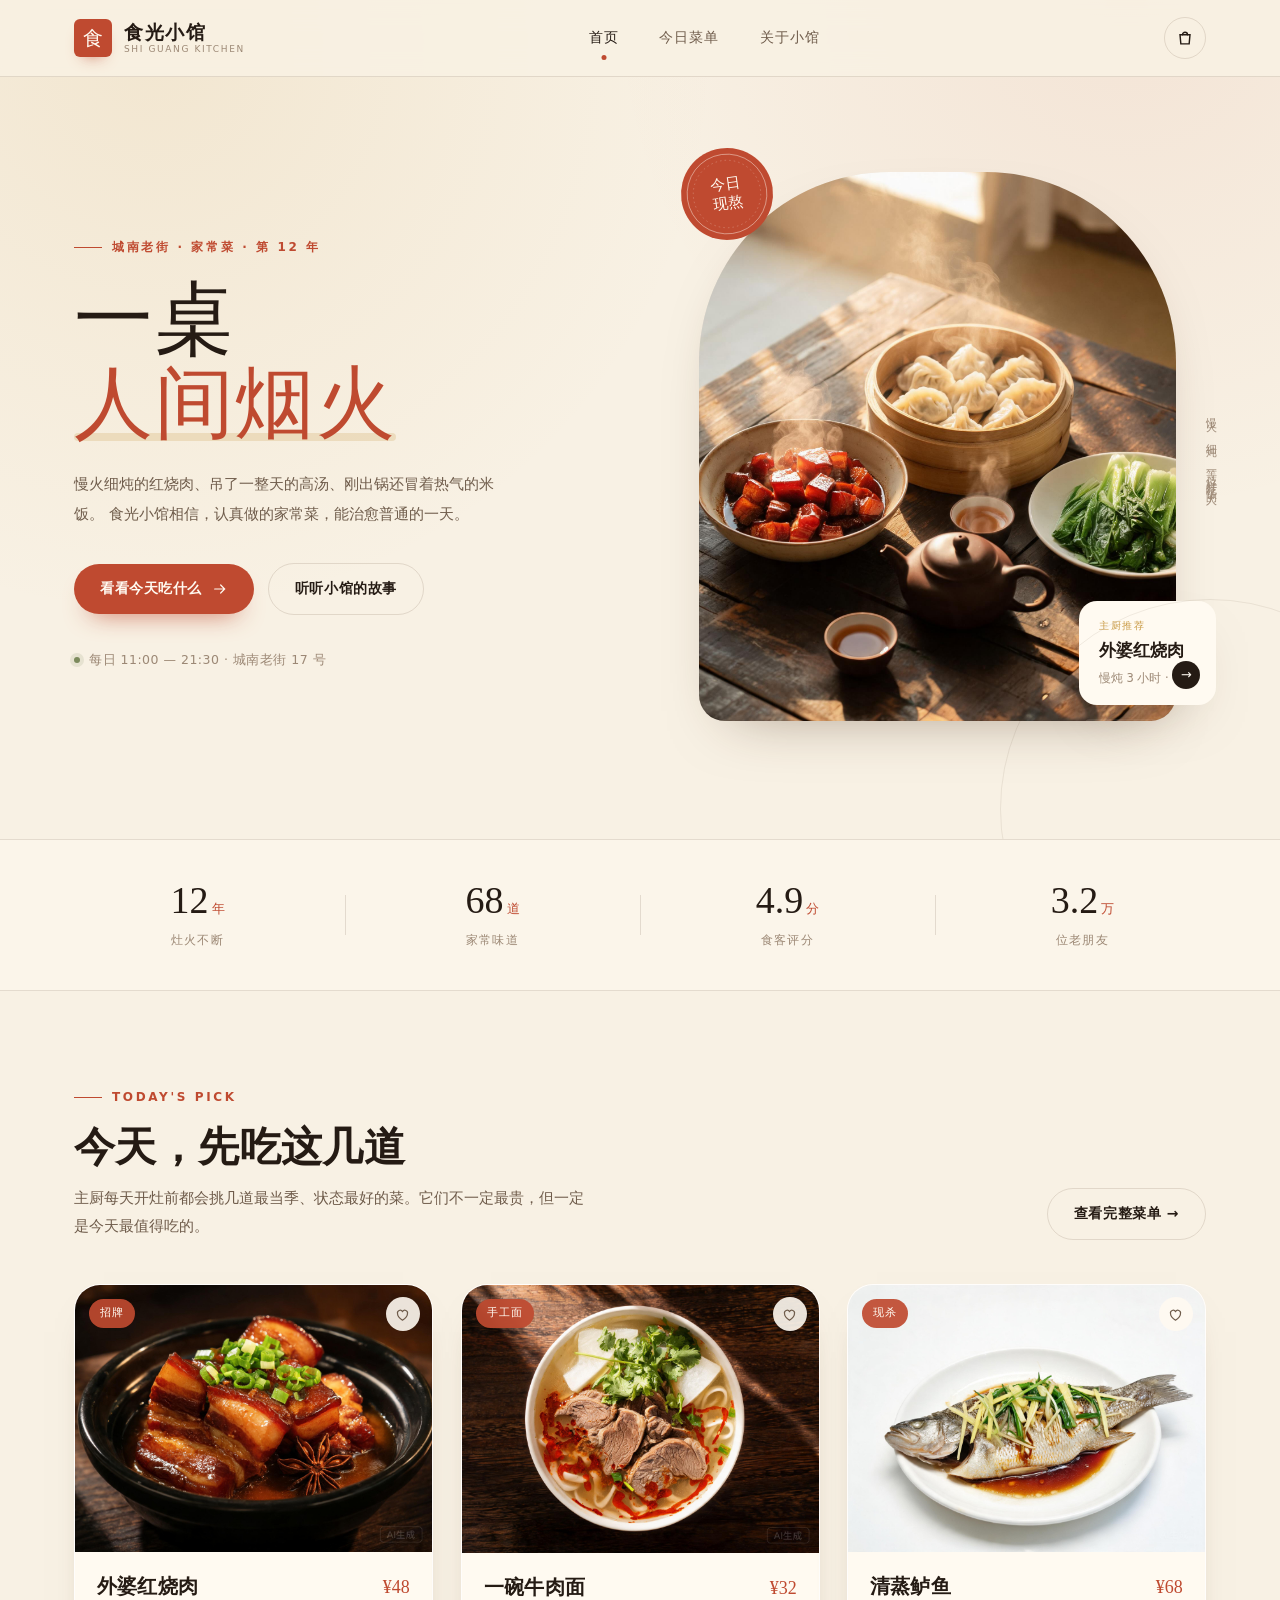
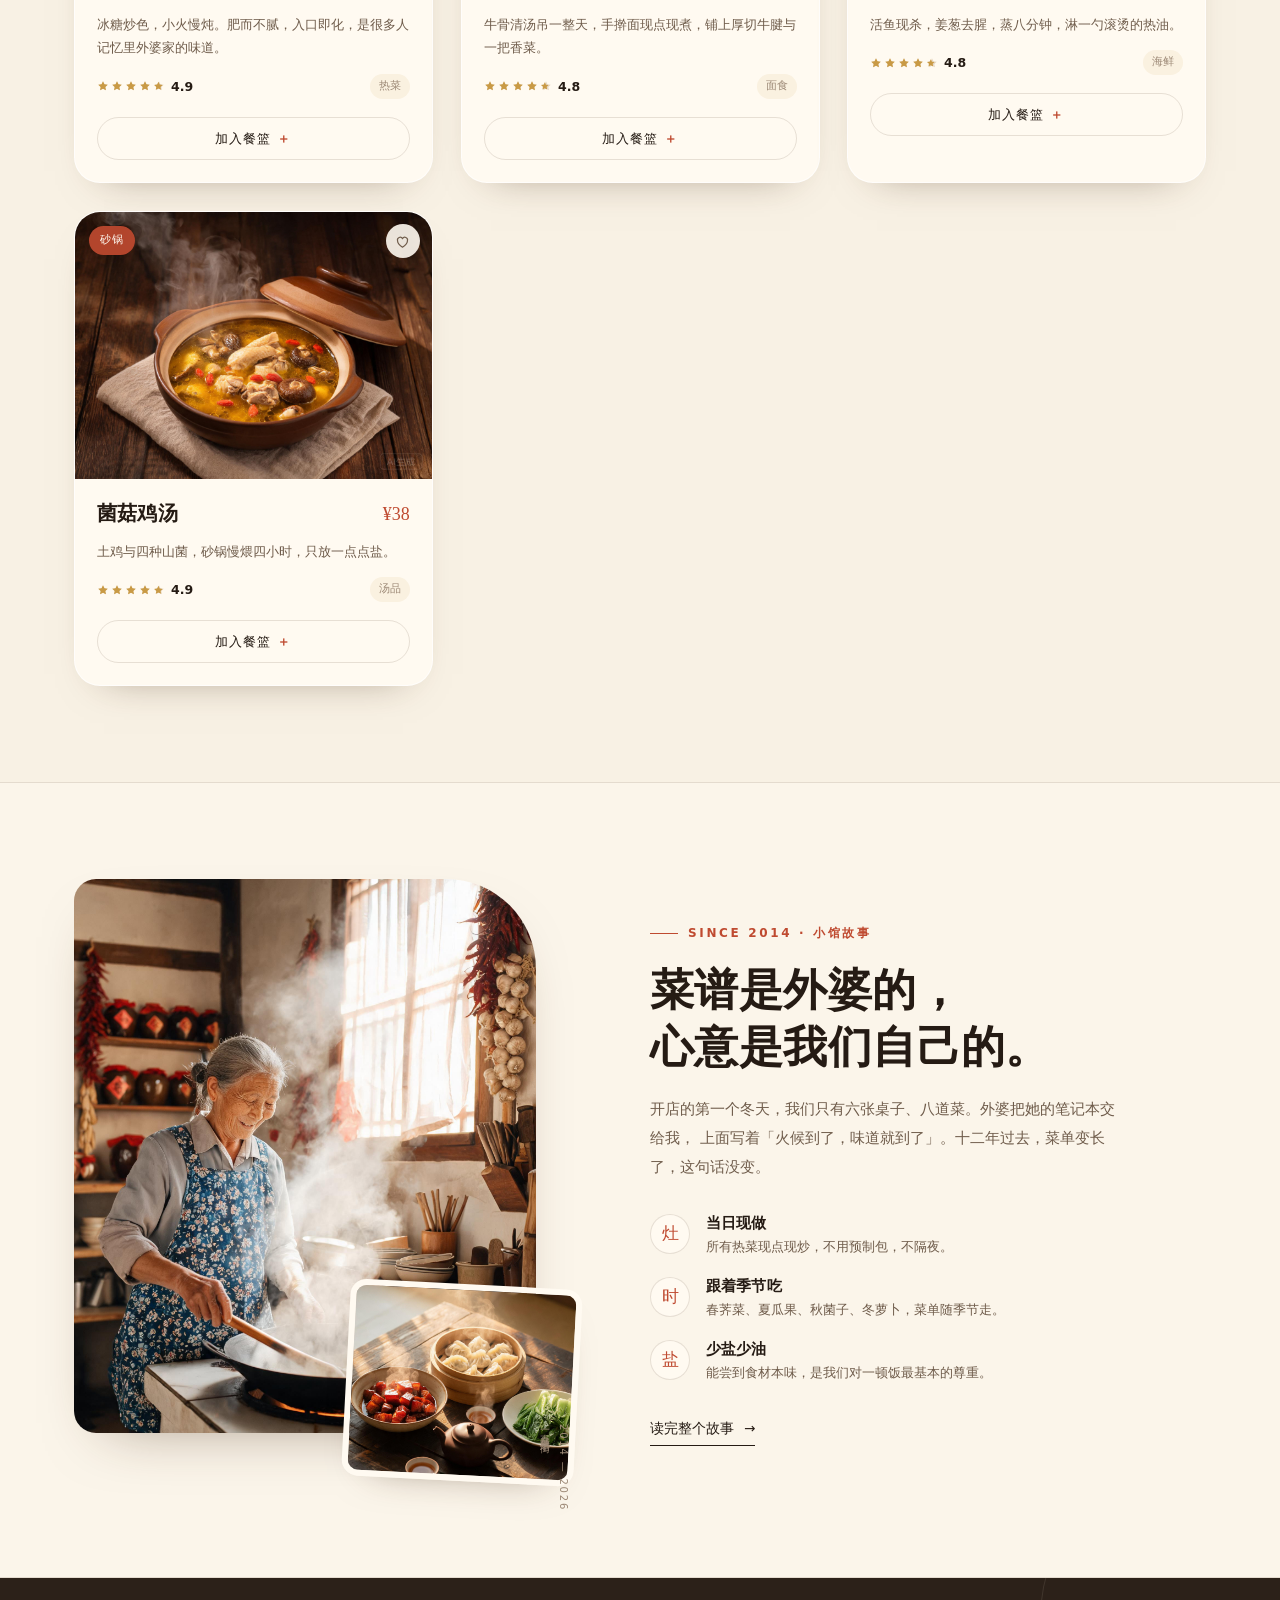
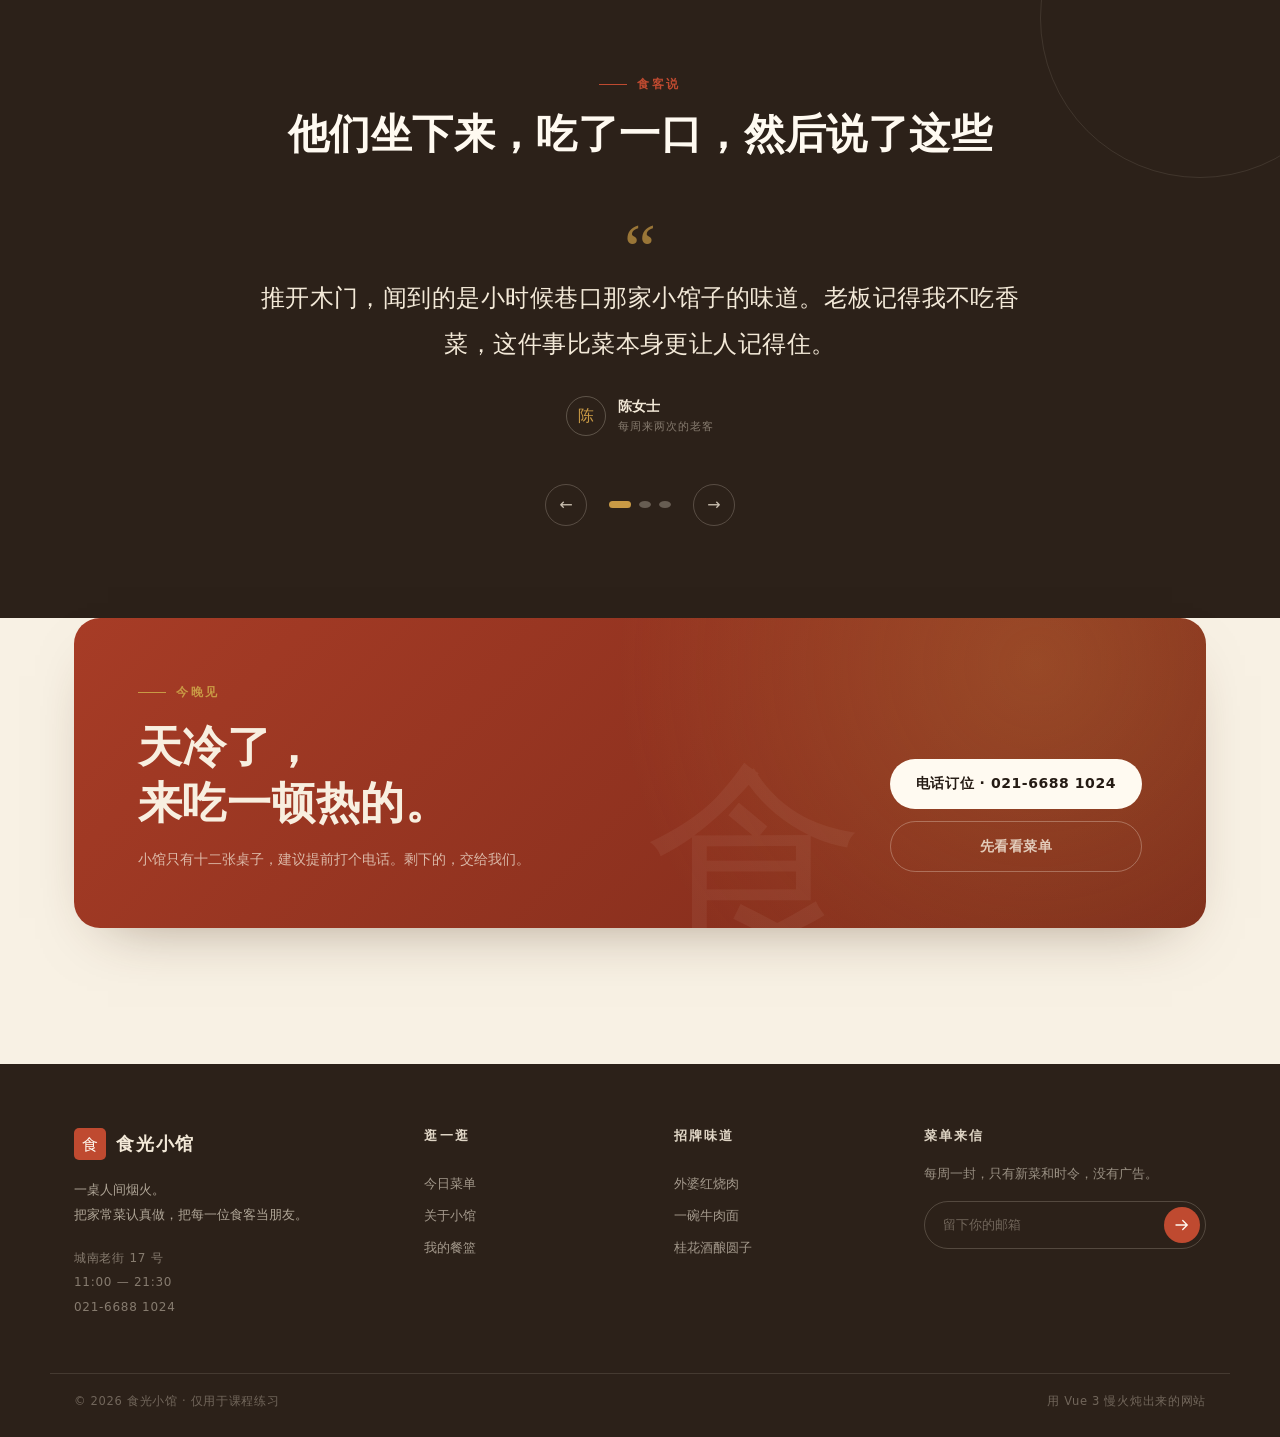
==== index.html @ 3d02304b "Add files via upload" ====
<!doctype html>
<html lang="zh-CN">
  <head>
    <meta charset="UTF-8" />
    <meta name="viewport" content="width=device-width, initial-scale=1.0" />
    <meta name="description" content="食光小馆 · 一桌人间烟火，做有温度的家常菜。" />
    <link
      rel="icon"
      href="data:image/svg+xml,%3Csvg xmlns='http://www.w3.org/2000/svg' viewBox='0 0 100 100'%3E%3Ccircle cx='50' cy='50' r='46' fill='%23bf4a30'/%3E%3Ctext x='50' y='66' font-size='48' text-anchor='middle' fill='%23fff8ec' font-family='serif'%3E食%3C/text%3E%3C/svg%3E"
    />
    <title>食光小馆 · 一桌人间烟火</title>
    <!-- GitHub Pages SPA 回退：把 404.html 带过来的路由还原成正常地址 -->
    <script>
      (function (l) {
        if (l.search[1] === '/') {
          var decoded = l.search
            .slice(1)
            .split('&')
            .map(function (s) {
              return s.replace(/~and~/g, '&')
            })
            .join('?')
          window.history.replaceState(null, null, l.pathname.slice(0, -1) + decoded + l.hash)
        }
      })(window.location)
    </script>
    <script type="module" crossorigin src="/assets/index-CofZPvtp.js"></script>
    <link rel="stylesheet" crossorigin href="/assets/index-S9ekFuUs.css">
  </head>
  <body>
    <div id="app"></div>
  </body>
</html>
---- assets/index-S9ekFuUs.css ----
.header[data-v-130ddca3]{position:fixed;top:0;right:0;left:0;z-index:40;background:#f8f1e4db;border-bottom:1px solid var(--line);-webkit-backdrop-filter:blur(14px);backdrop-filter:blur(14px)}.header__inner[data-v-130ddca3]{display:flex;height:76px;align-items:center;justify-content:space-between;gap:24px}.brand[data-v-130ddca3]{display:flex;align-items:center;gap:12px}.brand__seal[data-v-130ddca3]{display:grid;width:38px;height:38px;place-items:center;border-radius:6px;color:var(--paper);background:var(--tomato);font-family:var(--font-display);font-size:20px;line-height:1;box-shadow:0 8px 16px -10px #bf4a30e6}.brand__text[data-v-130ddca3]{display:flex;flex-direction:column;line-height:1.25}.brand__text strong[data-v-130ddca3]{font-family:var(--font-display);font-size:19px;font-weight:600;letter-spacing:.08em}.brand__text small[data-v-130ddca3]{color:var(--ink-3);font-size:9px;letter-spacing:.18em}.nav[data-v-130ddca3]{display:flex;align-items:center;gap:40px}.nav__link[data-v-130ddca3]{position:relative;padding:6px 0;font-size:14px;letter-spacing:.08em;color:var(--ink-2);transition:color .2s ease}.nav__link[data-v-130ddca3]:hover,.nav__link.is-active[data-v-130ddca3]{color:var(--ink)}.nav__dot[data-v-130ddca3]{position:absolute;bottom:-4px;left:50%;width:5px;height:5px;border-radius:50%;background:var(--tomato);transform:translate(-50%)}.actions[data-v-130ddca3]{display:flex;align-items:center;gap:14px}.cart-link[data-v-130ddca3]{position:relative;display:grid;width:42px;height:42px;place-items:center;border:1px solid var(--line);border-radius:50%;transition:border-color .2s ease,background-color .2s ease}.cart-link[data-v-130ddca3]:hover{border-color:var(--tomato);background:#bf4a300f}.cart-link__badge[data-v-130ddca3]{position:absolute;top:-4px;right:-4px;display:grid;min-width:19px;height:19px;padding:0 5px;place-items:center;border-radius:999px;color:var(--paper);background:var(--tomato);font-size:11px;font-weight:600;line-height:1}.pop-enter-active[data-v-130ddca3],.pop-leave-active[data-v-130ddca3]{transition:transform .3s cubic-bezier(.34,1.56,.64,1),opacity .2s ease}.pop-enter-from[data-v-130ddca3],.pop-leave-to[data-v-130ddca3]{opacity:0;transform:scale(.4)}.burger[data-v-130ddca3]{display:none;width:42px;height:42px;border:1px solid var(--line);border-radius:50%}.burger span[data-v-130ddca3],.burger span[data-v-130ddca3]:before,.burger span[data-v-130ddca3]:after{display:block;width:16px;height:1.5px;margin:0 auto;background:var(--ink);transition:transform .25s ease,opacity .25s ease}.burger span[data-v-130ddca3]{position:relative}.burger span[data-v-130ddca3]:before,.burger span[data-v-130ddca3]:after{position:absolute;left:0;content:""}.burger span[data-v-130ddca3]:before{top:-5px}.burger span[data-v-130ddca3]:after{top:5px}.burger span.is-open[data-v-130ddca3]{background:transparent}.burger span.is-open[data-v-130ddca3]:before{top:0;transform:rotate(45deg)}.burger span.is-open[data-v-130ddca3]:after{top:0;transform:rotate(-45deg)}.mobile-nav[data-v-130ddca3]{display:none;padding:10px 24px 22px;border-top:1px solid var(--line);background:var(--paper)}.mobile-nav__link[data-v-130ddca3]{display:block;padding:12px 4px;font-size:14px;border-bottom:1px dashed var(--line)}.mobile-nav__link.is-active[data-v-130ddca3]{color:var(--tomato)}.drop-enter-active[data-v-130ddca3],.drop-leave-active[data-v-130ddca3]{transition:opacity .25s ease,transform .25s ease}.drop-enter-from[data-v-130ddca3],.drop-leave-to[data-v-130ddca3]{opacity:0;transform:translateY(-8px)}@media(max-width:860px){.nav[data-v-130ddca3]{display:none}.burger[data-v-130ddca3],.mobile-nav[data-v-130ddca3]{display:block}}.footer[data-v-5408657e]{margin-top:40px;padding-top:64px;color:#f3e9d8;background:#2c2119}.footer__grid[data-v-5408657e]{display:grid;grid-template-columns:1.5fr 1fr 1fr 1.4fr;gap:48px;padding-bottom:56px}.footer__logo[data-v-5408657e]{display:flex;align-items:center;gap:10px;margin-bottom:18px}.footer__seal[data-v-5408657e]{display:grid;width:32px;height:32px;place-items:center;border-radius:5px;color:var(--paper);background:var(--tomato);font-family:var(--font-display)}.footer__logo strong[data-v-5408657e]{font-family:var(--font-display);font-size:18px;letter-spacing:.1em}.footer__brand p[data-v-5408657e]{max-width:260px;color:#f3e9d8a8;font-size:13px;line-height:1.9}.footer__meta[data-v-5408657e]{display:flex;flex-direction:column;gap:4px;margin-top:20px;color:#f3e9d873;font-size:12px;letter-spacing:.06em}.footer h4[data-v-5408657e]{margin:0 0 18px;font-family:var(--font-body);font-size:13px;font-weight:600;letter-spacing:.16em;color:#f3e9d8e6}.footer__links[data-v-5408657e]{display:flex;flex-direction:column;gap:10px;font-size:13px}.footer__links a[data-v-5408657e]{width:fit-content;color:#f3e9d899;transition:color .2s ease,transform .2s ease}.footer__links a[data-v-5408657e]:hover{color:var(--paper);transform:translate(3px)}.footer__subscribe p[data-v-5408657e]{margin-bottom:16px;color:#f3e9d88c;font-size:12.5px;line-height:1.8}.subscribe[data-v-5408657e]{display:flex;align-items:center;gap:8px;padding:5px 5px 5px 16px;border:1px solid rgba(243,233,216,.2);border-radius:999px;transition:border-color .25s ease}.subscribe[data-v-5408657e]:focus-within{border-color:#f3e9d899}.subscribe input[data-v-5408657e]{width:100%;min-width:0;border:none;outline:none;background:transparent;color:var(--paper);font-size:13px}.subscribe input[data-v-5408657e]::placeholder{color:#f3e9d859}.subscribe__btn[data-v-5408657e]{display:grid;width:36px;height:36px;flex:0 0 auto;place-items:center;border-radius:50%;color:var(--paper);background:var(--tomato);transition:background-color .2s ease,transform .2s ease}.subscribe__btn[data-v-5408657e]:hover{background:var(--tomato-deep);transform:translate(2px)}.subscribe__done[data-v-5408657e]{margin-top:10px;color:var(--gold)!important}.footer__bottom[data-v-5408657e]{display:flex;justify-content:space-between;padding:18px 24px 26px;border-top:1px solid rgba(243,233,216,.12);color:#f3e9d859;font-size:11.5px;letter-spacing:.06em}@media(max-width:900px){.footer__grid[data-v-5408657e]{grid-template-columns:1fr 1fr;gap:36px}}@media(max-width:560px){.footer__grid[data-v-5408657e]{grid-template-columns:1fr}.footer__bottom[data-v-5408657e]{flex-direction:column;gap:6px}}.toast[data-v-990651b7]{position:fixed;top:92px;left:50%;z-index:90;display:flex;align-items:center;gap:10px;max-width:calc(100vw - 40px);padding:12px 18px;border:1px solid rgba(255,255,255,.12);border-radius:999px;color:var(--paper);background:#2c2119f0;box-shadow:0 20px 40px -20px #1e140ccc;font-size:13.5px;transform:translate(-50%);-webkit-backdrop-filter:blur(8px);backdrop-filter:blur(8px)}.toast__icon[data-v-990651b7]{display:grid;width:22px;height:22px;flex:0 0 auto;place-items:center;border-radius:50%;color:var(--paper);background:var(--tomato)}.toast-enter-active[data-v-990651b7],.toast-leave-active[data-v-990651b7]{transition:opacity .28s ease,transform .32s cubic-bezier(.22,.61,.36,1)}.toast-enter-from[data-v-990651b7],.toast-leave-to[data-v-990651b7]{opacity:0;transform:translate(-50%,-14px)}.site[data-v-91c74d70]{display:flex;min-height:100vh;flex-direction:column}.site__main[data-v-91c74d70]{flex:1;padding-top:76px}.hero[data-v-565e766c]{position:relative;overflow:hidden;padding:72px 0 88px}.hero[data-v-565e766c]:after{position:absolute;right:-140px;bottom:-180px;width:420px;height:420px;border:1px solid var(--line);border-radius:50%;content:"";opacity:.6;pointer-events:none}.hero__grid[data-v-565e766c]{display:grid;grid-template-columns:1.05fr .95fr;align-items:center;gap:64px}.hero__title[data-v-565e766c]{margin-top:20px;font-size:clamp(46px,6.2vw,82px);font-weight:500;line-height:1.06;letter-spacing:.02em}.hero__title em[data-v-565e766c]{position:relative;color:var(--tomato);font-style:normal}.hero__title em[data-v-565e766c]:after{position:absolute;right:0;bottom:6px;left:0;height:8px;border-radius:4px;background:#c99a4538;content:"";z-index:-1}.hero__desc[data-v-565e766c]{max-width:440px;margin-top:24px;color:var(--ink-2);font-size:15px;line-height:2}.hero__actions[data-v-565e766c]{display:flex;flex-wrap:wrap;align-items:center;gap:14px;margin-top:34px}.hero__note[data-v-565e766c]{display:flex;align-items:center;gap:9px;margin-top:34px;color:var(--ink-3);font-size:12.5px;letter-spacing:.04em}.hero__dot[data-v-565e766c]{width:6px;height:6px;border-radius:50%;background:#7c8a5c;box-shadow:0 0 0 4px #7c8a5c24}.hero__visual[data-v-565e766c]{position:relative;padding:24px 30px 30px 0}.hero__frame[data-v-565e766c]{overflow:hidden;aspect-ratio:4 / 4.6;border-radius:190px 190px 26px 26px;background:#e9ddcc;box-shadow:var(--shadow-soft)}.hero__frame img[data-v-565e766c]{width:100%;height:100%;object-fit:cover}.hero__stamp[data-v-565e766c]{position:absolute;top:0;left:-18px;display:grid;width:92px;height:92px;place-items:center;border-radius:50%;color:var(--paper);background:var(--tomato);transform:rotate(-8deg);animation:stamp-float-565e766c 6s ease-in-out infinite}.hero__stamp-ring[data-v-565e766c]{position:absolute;inset:0;color:#fffaf18c}.hero__stamp span[data-v-565e766c]{font-family:var(--font-display);font-size:15px;line-height:1.3;text-align:center}@keyframes stamp-float-565e766c{0%,to{transform:rotate(-8deg) translateY(0)}50%{transform:rotate(-4deg) translateY(-8px)}}.hero__card[data-v-565e766c]{position:absolute;right:-10px;bottom:46px;display:flex;flex-direction:column;gap:3px;padding:16px 22px 16px 20px;border-radius:18px;background:var(--paper);box-shadow:var(--shadow-soft);transition:transform .3s ease}.hero__card[data-v-565e766c]:hover{transform:translateY(-4px)}.hero__card-label[data-v-565e766c]{color:var(--gold);font-size:10px;letter-spacing:.18em}.hero__card strong[data-v-565e766c]{font-family:var(--font-display);font-size:17px;font-weight:600}.hero__card small[data-v-565e766c]{color:var(--ink-3);font-size:11.5px}.hero__card-arrow[data-v-565e766c]{position:absolute;right:16px;bottom:16px;display:grid;width:28px;height:28px;place-items:center;border-radius:50%;color:var(--paper);background:var(--ink);font-size:13px;transition:background-color .2s ease}.hero__card:hover .hero__card-arrow[data-v-565e766c]{background:var(--tomato)}.hero__vertical[data-v-565e766c]{position:absolute;top:50%;right:-14px;color:var(--ink-3);font-size:11px;letter-spacing:.28em;writing-mode:vertical-rl;transform:translateY(-50%)}@media(max-width:900px){.hero[data-v-565e766c]{padding:40px 0 64px}.hero__grid[data-v-565e766c]{grid-template-columns:1fr;gap:48px}.hero__visual[data-v-565e766c]{max-width:460px;margin:0 auto;padding:20px 26px 26px 0}.hero__vertical[data-v-565e766c]{display:none}}@media(max-width:520px){.hero__stamp[data-v-565e766c]{left:-6px;width:76px;height:76px}.hero__stamp span[data-v-565e766c]{font-size:12px}.hero__card[data-v-565e766c]{right:0;bottom:22px}}.stats[data-v-11bd27a1]{border-top:1px solid var(--line);border-bottom:1px solid var(--line);background:#fffaf180}.stats__grid[data-v-11bd27a1]{display:grid;grid-template-columns:repeat(4,1fr);padding:40px 0}.stat[data-v-11bd27a1]{position:relative;text-align:center}.stat+.stat[data-v-11bd27a1]:before{position:absolute;top:50%;left:0;width:1px;height:40px;background:var(--line);content:"";transform:translateY(-50%)}.stat__value[data-v-11bd27a1]{font-family:var(--font-display);font-size:clamp(28px,3vw,38px);color:var(--ink);line-height:1.1}.stat__value small[data-v-11bd27a1]{margin-left:3px;color:var(--tomato);font-family:var(--font-body);font-size:13px;font-weight:500}.stat__label[data-v-11bd27a1]{margin-top:8px;color:var(--ink-3);font-size:12px;letter-spacing:.1em}@media(max-width:620px){.stats__grid[data-v-11bd27a1]{grid-template-columns:repeat(2,1fr);gap:26px 0;padding:30px 0}.stat[data-v-11bd27a1]:nth-child(3):before{display:none}}.heading[data-v-71bd421f]{display:flex;align-items:flex-end;justify-content:space-between;gap:32px;margin-bottom:44px}.heading__title[data-v-71bd421f]{margin-top:14px;font-size:clamp(28px,3.2vw,42px)}.heading__desc[data-v-71bd421f]{max-width:520px;margin-top:12px;color:var(--ink-2);font-size:14.5px;line-height:1.9}.heading--center[data-v-71bd421f]{flex-direction:column;align-items:center;text-align:center}.heading--center .heading__desc[data-v-71bd421f]{margin-right:auto;margin-left:auto}.heading--center .heading__action[data-v-71bd421f]{margin-top:4px}.heading--light .heading__title[data-v-71bd421f]{color:var(--paper)}.heading--light .heading__desc[data-v-71bd421f]{color:#f3e9d899}.heading__action[data-v-71bd421f]{flex:0 0 auto}@media(max-width:640px){.heading[data-v-71bd421f]{flex-direction:column;align-items:flex-start;gap:18px;margin-bottom:32px}}.rating[data-v-3b4ab1db]{display:inline-flex;align-items:center;gap:6px;color:var(--ink-2);font-size:12.5px}.rating__stars[data-v-3b4ab1db]{display:inline-flex;gap:2px}.star[data-v-3b4ab1db]{position:relative;display:inline-block;width:var(--star-size);height:var(--star-size)}.star svg[data-v-3b4ab1db]{position:absolute;top:0;left:0;width:100%;height:100%}.star__bg[data-v-3b4ab1db]{fill:#e7d8c4}.star__fg[data-v-3b4ab1db]{fill:var(--gold);overflow:hidden}.rating__value[data-v-3b4ab1db]{font-weight:600;color:var(--ink)}.rating__count[data-v-3b4ab1db]{color:var(--ink-3)}.dish[data-v-d8deb7ee]{display:flex;flex-direction:column;overflow:hidden;border:1px solid rgba(255,255,255,.7);border-radius:var(--radius-lg);background:var(--paper);box-shadow:var(--shadow-card);transition:transform .35s cubic-bezier(.22,.61,.36,1),box-shadow .35s ease}.dish[data-v-d8deb7ee]:hover{transform:translateY(-6px);box-shadow:0 30px 50px -30px #462a1499}.dish__media[data-v-d8deb7ee]{position:relative;overflow:hidden;aspect-ratio:4 / 3;background:#e9ddcc}.dish__image[data-v-d8deb7ee]{display:block;width:100%;height:100%}.dish__image img[data-v-d8deb7ee]{width:100%;height:100%;object-fit:cover;transition:transform .6s cubic-bezier(.22,.61,.36,1)}.dish:hover .dish__image img[data-v-d8deb7ee]{transform:scale(1.06)}.dish__badge[data-v-d8deb7ee]{position:absolute;top:14px;left:14px;padding:5px 11px;border-radius:999px;color:var(--paper);background:#bf4a30eb;font-size:11px;letter-spacing:.08em;-webkit-backdrop-filter:blur(4px);backdrop-filter:blur(4px)}.dish__fav[data-v-d8deb7ee]{position:absolute;top:12px;right:12px;display:grid;width:34px;height:34px;place-items:center;border-radius:50%;color:var(--ink-2);background:#fffaf1e6;transition:color .2s ease,transform .2s ease}.dish__fav[data-v-d8deb7ee]:hover{transform:scale(1.08)}.dish__fav.is-active[data-v-d8deb7ee]{color:var(--tomato)}.dish__fav.is-active svg[data-v-d8deb7ee]{fill:currentColor}.dish__body[data-v-d8deb7ee]{display:flex;flex:1;flex-direction:column;padding:20px 22px 22px}.dish__top[data-v-d8deb7ee]{display:flex;align-items:baseline;justify-content:space-between;gap:12px}.dish__top h3[data-v-d8deb7ee]{font-size:20px;font-weight:600}.dish__top h3 a[data-v-d8deb7ee]{transition:color .2s ease}.dish__top h3 a[data-v-d8deb7ee]:hover{color:var(--tomato)}.dish__price[data-v-d8deb7ee]{flex:0 0 auto;font-family:var(--font-display);font-size:18px;color:var(--tomato)}.dish__summary[data-v-d8deb7ee]{display:-webkit-box;margin-top:10px;overflow:hidden;color:var(--ink-2);font-size:13px;line-height:1.8;-webkit-box-orient:vertical;-webkit-line-clamp:2}.dish__meta[data-v-d8deb7ee]{display:flex;align-items:center;justify-content:space-between;gap:12px;margin-top:14px}.dish__category[data-v-d8deb7ee]{padding:3px 9px;border-radius:999px;color:var(--ink-3);background:#c99a451a;font-size:11px}.dish__add[data-v-d8deb7ee]{display:flex;align-items:center;justify-content:center;gap:6px;width:100%;margin-top:18px;padding:10px 0;border:1px solid var(--line);border-radius:999px;color:var(--ink);font-size:12.5px;letter-spacing:.08em;transition:color .25s ease,background-color .25s ease,border-color .25s ease}.dish__add span[data-v-d8deb7ee]{color:var(--tomato);font-weight:700;transition:color .25s ease}.dish__add[data-v-d8deb7ee]:hover{color:var(--paper);border-color:var(--tomato);background:var(--tomato)}.dish__add:hover span[data-v-d8deb7ee]{color:var(--paper)}.dish-grid[data-v-bb44fae3]{display:grid;grid-template-columns:repeat(3,1fr);gap:28px}@media(max-width:980px){.dish-grid[data-v-bb44fae3]{grid-template-columns:repeat(2,1fr)}}@media(max-width:620px){.dish-grid[data-v-bb44fae3]{grid-template-columns:1fr;gap:22px}}.featured[data-v-1f10e5c2]{padding-top:88px}.story[data-v-17c23753]{position:relative;overflow:hidden;background:#fffaf18c;border-top:1px solid var(--line);border-bottom:1px solid var(--line)}.story__grid[data-v-17c23753]{display:grid;grid-template-columns:.95fr 1.05fr;align-items:center;gap:72px}.story__visual[data-v-17c23753]{position:relative;padding:0 42px 48px 0}.story__main[data-v-17c23753]{overflow:hidden;aspect-ratio:4 / 4.8;border-radius:22px 90px 22px 22px;box-shadow:var(--shadow-soft)}.story__main img[data-v-17c23753],.story__small img[data-v-17c23753]{width:100%;height:100%;object-fit:cover}.story__small[data-v-17c23753]{position:absolute;right:0;bottom:0;width:46%;aspect-ratio:4 / 3.4;overflow:hidden;border:6px solid var(--paper);border-radius:16px;box-shadow:var(--shadow-card);transform:rotate(3deg)}.story__caption[data-v-17c23753]{position:absolute;right:6px;bottom:-30px;color:var(--ink-3);font-size:10px;letter-spacing:.18em;line-height:1.8;writing-mode:vertical-rl}.story__title[data-v-17c23753]{margin-top:18px;font-size:clamp(30px,3.4vw,44px);line-height:1.3}.story__text[data-v-17c23753]{max-width:470px;margin-top:20px;color:var(--ink-2);font-size:14.5px;line-height:2}.story__values[data-v-17c23753]{display:flex;flex-direction:column;gap:20px;margin-top:32px}.story__values li[data-v-17c23753]{display:flex;align-items:flex-start;gap:16px}.story__value-icon[data-v-17c23753]{display:grid;width:40px;height:40px;flex:0 0 auto;place-items:center;border:1px solid var(--line);border-radius:50%;font-family:var(--font-display);font-size:17px;color:var(--tomato);background:var(--paper)}.story__values h4[data-v-17c23753]{font-size:15px;font-family:var(--font-body);font-weight:600}.story__values p[data-v-17c23753]{margin-top:3px;color:var(--ink-2);font-size:12.5px;line-height:1.7}.story__link[data-v-17c23753]{display:inline-flex;align-items:center;gap:10px;margin-top:34px;padding-bottom:5px;border-bottom:1px solid var(--ink);font-size:13.5px;transition:color .2s ease,gap .2s ease}.story__link[data-v-17c23753]:hover{gap:16px;color:var(--tomato);border-color:var(--tomato)}@media(max-width:900px){.story__grid[data-v-17c23753]{grid-template-columns:1fr;gap:56px}.story__visual[data-v-17c23753]{max-width:460px;margin:0 auto;padding-right:32px}.story__caption[data-v-17c23753]{display:none}}.voices[data-v-39db088d]{position:relative;overflow:hidden;padding:88px 0 92px;color:#f3e9d8;background:#2c2119}.voices[data-v-39db088d]:before{position:absolute;top:-120px;right:-80px;width:320px;height:320px;border:1px solid rgba(243,233,216,.1);border-radius:50%;content:""}.voices__stage[data-v-39db088d]{position:relative;max-width:760px;margin:0 auto;padding:10px 0 0;text-align:center}.voices__mark[data-v-39db088d]{display:block;margin-bottom:-10px;color:var(--gold);font-family:var(--font-display);font-size:72px;line-height:1;opacity:.7}.quote[data-v-39db088d]{min-height:190px;margin:0}.quote__text[data-v-39db088d]{font-family:var(--font-display);font-size:clamp(18px,2.2vw,24px);line-height:1.9;letter-spacing:.02em}.quote__footer[data-v-39db088d]{display:flex;align-items:center;justify-content:center;gap:12px;margin-top:28px}.quote__avatar[data-v-39db088d]{display:grid;width:40px;height:40px;place-items:center;border:1px solid rgba(243,233,216,.25);border-radius:50%;color:var(--gold);font-family:var(--font-display)}.quote__footer span[data-v-39db088d]:last-child{display:flex;flex-direction:column;text-align:left}.quote__footer strong[data-v-39db088d]{font-size:13.5px;font-weight:600}.quote__footer small[data-v-39db088d]{color:#f3e9d873;font-size:11px;letter-spacing:.08em}.voices__controls[data-v-39db088d]{display:flex;align-items:center;justify-content:center;gap:22px;margin-top:18px}.voices__arrow[data-v-39db088d]{display:grid;width:42px;height:42px;place-items:center;border:1px solid rgba(243,233,216,.22);border-radius:50%;color:#f3e9d8cc;transition:border-color .2s ease,color .2s ease,background-color .2s ease}.voices__arrow[data-v-39db088d]:hover{border-color:var(--gold);color:var(--paper);background:#c99a4529}.voices__dots[data-v-39db088d]{display:flex;gap:8px}.voices__dot[data-v-39db088d]{width:7px;height:7px;border-radius:50%;background:#f3e9d84d;transition:width .25s ease,background-color .25s ease}.voices__dot.is-active[data-v-39db088d]{width:22px;border-radius:999px;background:var(--gold)}.quote-enter-active[data-v-39db088d],.quote-leave-active[data-v-39db088d]{transition:opacity .35s ease,transform .35s ease}.quote-enter-from[data-v-39db088d]{opacity:0;transform:translateY(12px)}.quote-leave-to[data-v-39db088d]{opacity:0;transform:translateY(-12px)}.home[data-v-c307640a]{overflow:hidden}.cta[data-v-c307640a]{padding-top:0}.cta__panel[data-v-c307640a]{position:relative;display:flex;align-items:flex-end;justify-content:space-between;gap:40px;overflow:hidden;padding:56px 64px;border-radius:var(--radius-lg);color:#f8efe0;background:radial-gradient(circle at 85% 15%,rgba(201,154,69,.24),transparent 42%),linear-gradient(135deg,#a73c26,#7c2a1a);box-shadow:var(--shadow-soft)}.cta__eyebrow[data-v-c307640a]{color:var(--gold)}.cta__eyebrow[data-v-c307640a]:before{background:var(--gold)}.cta__text h2[data-v-c307640a]{margin-top:16px;font-size:clamp(28px,3.4vw,44px);line-height:1.3}.cta__text p[data-v-c307640a]{max-width:400px;margin-top:14px;color:#f8efe0b3;font-size:14px;line-height:1.9}.cta__actions[data-v-c307640a]{display:flex;flex-direction:column;gap:12px;flex:0 0 auto}.cta__actions .btn--primary[data-v-c307640a]{color:var(--ink);background:var(--paper);box-shadow:none}.cta__actions .btn--primary[data-v-c307640a]:hover{color:var(--paper);background:var(--ink)}.cta__ghost[data-v-c307640a]{color:#f8efe0cc;border:1px solid rgba(248,239,224,.3)}.cta__ghost[data-v-c307640a]:hover{border-color:var(--paper);color:var(--paper)}.cta__glyph[data-v-c307640a]{position:absolute;right:340px;bottom:-50px;color:#f8efe00f;font-family:var(--font-display);font-size:220px;line-height:1;pointer-events:none}@media(max-width:900px){.cta__panel[data-v-c307640a]{flex-direction:column;align-items:flex-start;padding:40px 32px}.cta__actions[data-v-c307640a]{width:100%}.cta__glyph[data-v-c307640a]{right:-20px;font-size:150px}}.search[data-v-3c37829d]{display:flex;align-items:center;gap:10px;padding:12px 18px;border:1px solid var(--line);border-radius:999px;color:var(--ink-3);background:var(--paper);transition:border-color .25s ease,box-shadow .25s ease}.search[data-v-3c37829d]:focus-within{border-color:var(--tomato);box-shadow:0 0 0 4px #bf4a3014}.search input[data-v-3c37829d]{width:100%;min-width:0;border:none;outline:none;background:transparent;color:var(--ink);font-size:13.5px}.search input[data-v-3c37829d]::placeholder{color:var(--ink-3)}.search input[data-v-3c37829d]::-webkit-search-cancel-button{display:none}.search__clear[data-v-3c37829d]{display:grid;width:22px;height:22px;flex:0 0 auto;place-items:center;border-radius:50%;color:var(--ink-3);background:#563c2614;font-size:14px;line-height:1}.search__clear[data-v-3c37829d]:hover{color:var(--paper);background:var(--tomato)}.filters[data-v-9f17e85d]{display:flex;flex-direction:column;gap:18px}.filters__row[data-v-9f17e85d]{display:flex;align-items:center;gap:16px}.filters__label[data-v-9f17e85d]{flex:0 0 auto;color:var(--ink-3);font-size:12px;letter-spacing:.12em}.chips[data-v-9f17e85d]{display:flex;flex-wrap:wrap;gap:8px}.chip[data-v-9f17e85d]{padding:7px 18px;border:1px solid var(--line);border-radius:999px;color:var(--ink-2);font-size:12.5px;transition:color .2s ease,background-color .2s ease,border-color .2s ease}.chip[data-v-9f17e85d]:hover{border-color:var(--tomato);color:var(--tomato)}.chip.is-active[data-v-9f17e85d]{color:var(--paper);border-color:var(--tomato);background:var(--tomato)}.filters__row--controls[data-v-9f17e85d]{flex-wrap:wrap;padding-top:18px;border-top:1px dashed var(--line)}.filters__price[data-v-9f17e85d]{display:flex;align-items:center;gap:10px}.range[data-v-9f17e85d]{width:130px;accent-color:var(--tomato);cursor:pointer}.filters__value[data-v-9f17e85d]{min-width:72px;color:var(--ink-2);font-size:12px}.switch[data-v-9f17e85d]{display:flex;align-items:center;gap:9px;cursor:pointer;-webkit-user-select:none;user-select:none}.switch input[data-v-9f17e85d]{display:none}.switch__track[data-v-9f17e85d]{position:relative;width:34px;height:19px;border-radius:999px;background:#e3d5c3;transition:background-color .25s ease}.switch__thumb[data-v-9f17e85d]{position:absolute;top:2.5px;left:2.5px;width:14px;height:14px;border-radius:50%;background:var(--paper);box-shadow:0 1px 3px #3c230f4d;transition:transform .25s cubic-bezier(.34,1.56,.64,1)}.switch input:checked+.switch__track[data-v-9f17e85d]{background:var(--tomato)}.switch input:checked+.switch__track .switch__thumb[data-v-9f17e85d]{transform:translate(15px)}.switch__text[data-v-9f17e85d]{color:var(--ink-2);font-size:12px}.select[data-v-9f17e85d]{display:flex;align-items:center;gap:10px;margin-left:auto}.select select[data-v-9f17e85d]{padding:7px 12px;border:1px solid var(--line);border-radius:999px;outline:none;background:var(--paper);color:var(--ink);font-size:12.5px;cursor:pointer}.filters__reset[data-v-9f17e85d]{padding:7px 14px;border-radius:999px;color:var(--ink-3);font-size:12px;text-decoration:underline;text-underline-offset:4px;transition:color .2s ease}.filters__reset[data-v-9f17e85d]:hover{color:var(--tomato)}@media(max-width:720px){.filters__row[data-v-9f17e85d]{align-items:flex-start;flex-direction:column;gap:10px}.filters__row--controls[data-v-9f17e85d]{align-items:center;flex-direction:row;flex-wrap:wrap}.select[data-v-9f17e85d]{margin-left:0}}.empty[data-v-19aa5d8c]{display:flex;flex-direction:column;align-items:center;padding:72px 24px;text-align:center}.empty__icon[data-v-19aa5d8c]{display:grid;width:76px;height:76px;margin-bottom:22px;place-items:center;border:1px dashed var(--line);border-radius:50%;color:var(--tomato);background:#bf4a300d}.empty h3[data-v-19aa5d8c]{font-size:20px}.empty p[data-v-19aa5d8c]{max-width:360px;margin-top:10px;color:var(--ink-2);font-size:13.5px;line-height:1.9}.empty__action[data-v-19aa5d8c]{margin-top:24px}.menu-page[data-v-4b07548c]{overflow:hidden}.menu-hero[data-v-4b07548c]{padding:68px 0 44px}.menu-hero__inner[data-v-4b07548c]{display:flex;align-items:flex-end;justify-content:space-between;gap:40px}.menu-hero h1[data-v-4b07548c]{margin-top:16px;font-size:clamp(38px,5vw,62px);font-weight:500}.menu-hero p[data-v-4b07548c]{max-width:520px;margin-top:16px;color:var(--ink-2);font-size:14.5px;line-height:2}.menu-hero__note[data-v-4b07548c]{display:flex;align-items:center;gap:14px;padding:14px 22px;border:1px solid var(--line);border-radius:18px;color:var(--ink-2);font-size:12px;line-height:1.8;background:#fffaf199}.menu-hero__note strong[data-v-4b07548c]{color:var(--tomato)}.menu-hero__num[data-v-4b07548c]{font-family:var(--font-display);font-size:38px;line-height:1;color:var(--tomato)}.menu-body[data-v-4b07548c]{padding-bottom:96px}.toolbar[data-v-4b07548c]{display:flex;flex-direction:column;gap:18px;padding:24px 28px}.toolbar[data-v-4b07548c] .search{max-width:460px}.results-bar[data-v-4b07548c]{display:flex;align-items:center;justify-content:space-between;margin:30px 0 22px;color:var(--ink-2);font-size:13px}.results-bar strong[data-v-4b07548c]{color:var(--tomato);font-size:15px}.results-bar__hint[data-v-4b07548c]{color:var(--ink-3)}.results-bar__clear[data-v-4b07548c]{color:var(--ink-3);font-size:12px;text-decoration:underline;text-underline-offset:4px}.results-bar__clear[data-v-4b07548c]:hover{color:var(--tomato)}@media(max-width:820px){.menu-hero__inner[data-v-4b07548c]{flex-direction:column;align-items:flex-start}.menu-hero__note[data-v-4b07548c]{display:none}.menu-body[data-v-4b07548c]{padding-bottom:64px}.toolbar[data-v-4b07548c]{padding:20px}}.info__tags[data-v-278b3701]{display:flex;flex-wrap:wrap;gap:8px}.info__tag[data-v-278b3701]{padding:5px 12px;border-radius:999px;color:var(--tomato);background:#bf4a3014;font-size:11.5px;letter-spacing:.06em}.info__tag--category[data-v-278b3701]{color:var(--ink-3);background:#c99a451a}.info__name[data-v-278b3701]{margin:18px 0 12px;font-size:clamp(34px,4vw,50px);font-weight:500}.info__summary[data-v-278b3701]{max-width:500px;margin-top:18px;color:var(--ink-2);font-size:14.5px;line-height:2}.info__facts[data-v-278b3701]{display:flex;flex-wrap:wrap;gap:32px;margin-top:26px;padding-top:22px;border-top:1px dashed var(--line)}.info__facts div[data-v-278b3701]{display:flex;flex-direction:column;gap:3px}.info__facts span[data-v-278b3701]{color:var(--ink-3);font-size:11px;letter-spacing:.1em}.info__facts strong[data-v-278b3701]{font-size:13px;font-weight:600}.stepper[data-v-804819c6]{display:inline-flex;align-items:center;border:1px solid var(--line);border-radius:999px;background:var(--paper);overflow:hidden}.stepper__btn[data-v-804819c6]{display:grid;width:34px;height:34px;place-items:center;color:var(--ink-2);font-size:16px;transition:background-color .2s ease,color .2s ease}.stepper__btn[data-v-804819c6]:hover:not(:disabled){color:var(--paper);background:var(--tomato)}.stepper__btn[data-v-804819c6]:disabled{color:#cfbfae;cursor:not-allowed}.stepper__value[data-v-804819c6]{min-width:32px;text-align:center;font-size:13.5px;font-weight:600}.stepper--sm .stepper__btn[data-v-804819c6]{width:28px;height:28px;font-size:14px}.stepper--sm .stepper__value[data-v-804819c6]{min-width:26px;font-size:12.5px}.panel[data-v-69e24036]{padding:24px 26px 22px;border:1px solid rgba(255,255,255,.8);border-radius:var(--radius-lg);background:var(--paper);box-shadow:var(--shadow-card)}.panel__price[data-v-69e24036]{display:flex;align-items:baseline;gap:4px;padding-bottom:18px;border-bottom:1px dashed var(--line)}.panel__label[data-v-69e24036]{color:var(--ink-3);font-size:11px;letter-spacing:.12em}.panel__price strong[data-v-69e24036]{margin-left:8px;color:var(--tomato);font-family:var(--font-display);font-size:30px;line-height:1}.panel__unit[data-v-69e24036]{color:var(--ink-3);font-size:11px}.panel__options[data-v-69e24036]{display:grid;grid-template-columns:1fr 1fr;gap:10px;margin-top:16px}.option[data-v-69e24036]{position:relative;display:flex;align-items:center;justify-content:space-between;padding:11px 14px;border:1px solid var(--line);border-radius:12px;cursor:pointer;transition:border-color .2s ease,background-color .2s ease}.option input[data-v-69e24036]{display:none}.option.is-active[data-v-69e24036]{border-color:var(--tomato);background:#bf4a300d}.option__text[data-v-69e24036]{display:flex;flex-direction:column}.option__text strong[data-v-69e24036]{font-size:13px;font-weight:600}.option__text small[data-v-69e24036]{color:var(--ink-3);font-size:10.5px}.option__dot[data-v-69e24036]{width:14px;height:14px;border:1px solid var(--line);border-radius:50%;transition:background-color .2s ease,border-color .2s ease}.option.is-active .option__dot[data-v-69e24036]{border-color:var(--tomato);background:var(--tomato);box-shadow:inset 0 0 0 3px var(--paper)}.panel__row[data-v-69e24036]{display:flex;align-items:center;gap:14px;margin-top:20px}.panel__total[data-v-69e24036]{margin-left:auto;color:var(--ink-2);font-size:12.5px}.panel__actions[data-v-69e24036]{display:flex;gap:10px;margin-top:18px}.panel__add[data-v-69e24036]{flex:1}.panel__fav[data-v-69e24036]{display:grid;width:48px;flex:0 0 auto;place-items:center;border:1px solid var(--line);border-radius:999px;color:var(--ink-2);transition:color .2s ease,border-color .2s ease}.panel__fav[data-v-69e24036]:hover,.panel__fav.is-active[data-v-69e24036]{color:var(--tomato);border-color:var(--tomato)}.panel__fav.is-active svg[data-v-69e24036]{fill:currentColor}.panel__note[data-v-69e24036]{display:flex;align-items:center;gap:7px;margin-top:14px;color:var(--ink-3);font-size:11px}.panel__dot[data-v-69e24036]{width:5px;height:5px;border-radius:50%;background:var(--gold)}.ingredients[data-v-de8eae8a]{padding:26px 26px 22px;border:1px solid var(--line);border-radius:var(--radius-md);background:#fffaf1b3}.ingredients__head[data-v-de8eae8a]{display:flex;align-items:center;justify-content:space-between}.ingredients__head h3[data-v-de8eae8a]{font-size:18px}.ingredients__all[data-v-de8eae8a]{color:var(--tomato);font-size:11.5px;text-decoration:underline;text-underline-offset:4px}.ingredients__progress[data-v-de8eae8a]{display:flex;align-items:center;gap:12px;margin:16px 0 18px}.ingredients__bar[data-v-de8eae8a]{position:relative;flex:1;height:4px;overflow:hidden;border-radius:999px;background:#563c261a}.ingredients__bar span[data-v-de8eae8a]{display:block;height:100%;border-radius:inherit;background:var(--gold);transition:width .35s ease}.ingredients__count[data-v-de8eae8a]{color:var(--ink-3);font-size:10.5px;white-space:nowrap}.ingredients__list[data-v-de8eae8a]{display:flex;flex-direction:column}.ingredient[data-v-de8eae8a]{display:flex;align-items:center;gap:10px;padding:9px 0;border-bottom:1px dashed rgba(86,60,38,.1);cursor:pointer}.ingredients__list li:last-child .ingredient[data-v-de8eae8a]{border-bottom:none}.ingredient input[data-v-de8eae8a]{display:none}.ingredient__box[data-v-de8eae8a]{display:grid;width:18px;height:18px;flex:0 0 auto;place-items:center;border:1px solid var(--line);border-radius:50%;color:transparent;transition:color .2s ease,background-color .2s ease,border-color .2s ease}.ingredient.is-checked .ingredient__box[data-v-de8eae8a]{color:var(--paper);border-color:var(--gold);background:var(--gold)}.ingredient__name[data-v-de8eae8a]{font-size:13px;transition:color .2s ease}.ingredient.is-checked .ingredient__name[data-v-de8eae8a]{color:var(--ink-3);text-decoration:line-through}.ingredient__amount[data-v-de8eae8a]{margin-left:auto;color:var(--ink-3);font-size:11.5px}.detail[data-v-cd4234f7]{padding:28px 0 96px}.breadcrumb[data-v-cd4234f7]{display:flex;align-items:center;gap:8px;margin-bottom:28px;color:var(--ink-3);font-size:12px}.breadcrumb a[data-v-cd4234f7]{transition:color .2s ease}.breadcrumb a[data-v-cd4234f7]:hover{color:var(--tomato)}.breadcrumb strong[data-v-cd4234f7]{color:var(--ink);font-weight:500}.detail__grid[data-v-cd4234f7]{display:grid;grid-template-columns:1fr .92fr;gap:56px;align-items:start}.gallery[data-v-cd4234f7]{position:relative}.gallery__frame[data-v-cd4234f7]{overflow:hidden;aspect-ratio:5 / 4.6;border-radius:26px 26px 26px 90px;background:#e9ddcc;box-shadow:var(--shadow-soft)}.gallery__frame img[data-v-cd4234f7]{width:100%;height:100%;object-fit:cover}.gallery__stamp[data-v-cd4234f7]{position:absolute;top:20px;right:20px;display:grid;width:76px;height:76px;place-items:center;border:1px solid rgba(255,250,241,.5);border-radius:50%;color:var(--paper);background:#bf4a30e6;font-family:var(--font-display);font-size:13px;line-height:1.35;text-align:center;transform:rotate(8deg);-webkit-backdrop-filter:blur(2px);backdrop-filter:blur(2px)}.gallery__caption[data-v-cd4234f7]{position:absolute;bottom:18px;left:24px;color:#fffaf1d9;font-size:10px;letter-spacing:.16em;text-shadow:0 1px 6px rgba(40,25,15,.5)}.detail__side[data-v-cd4234f7]{display:flex;flex-direction:column;gap:26px;padding-top:10px}.detail__story[data-v-cd4234f7]{display:grid;grid-template-columns:1.1fr .9fr;gap:48px;margin-top:64px;padding-top:48px;border-top:1px dashed var(--line)}.detail__note h2[data-v-cd4234f7],.detail__section-head h2[data-v-cd4234f7]{margin-top:12px;font-size:clamp(24px,2.6vw,32px)}.detail__note p[data-v-cd4234f7]{margin-top:18px;color:var(--ink-2);font-size:14.5px;line-height:2.1}.detail__note blockquote[data-v-cd4234f7]{margin:24px 0 0;padding:14px 0 14px 20px;border-left:2px solid var(--gold);color:var(--ink-3);font-family:var(--font-display);font-size:14px;line-height:1.9}.detail__reviews[data-v-cd4234f7]{margin-top:64px;padding-top:48px;border-top:1px dashed var(--line)}.detail__section-head[data-v-cd4234f7]{margin-bottom:28px}.detail__loading[data-v-cd4234f7]{padding:40px;border:1px dashed var(--line);border-radius:var(--radius-md);color:var(--ink-3);font-size:12.5px;text-align:center}.detail__related[data-v-cd4234f7]{margin-top:72px}@media(max-width:900px){.detail__grid[data-v-cd4234f7],.detail__story[data-v-cd4234f7]{grid-template-columns:1fr;gap:40px}.detail[data-v-cd4234f7]{padding-bottom:64px}}.cart-item[data-v-e75e5ac1]{display:flex;align-items:center;gap:20px;padding:18px;border:1px solid rgba(255,255,255,.8);border-radius:var(--radius-md);background:var(--paper);box-shadow:var(--shadow-card)}.cart-item__image[data-v-e75e5ac1]{width:88px;height:88px;flex:0 0 auto;overflow:hidden;border-radius:12px;background:#e9ddcc}.cart-item__image img[data-v-e75e5ac1]{width:100%;height:100%;object-fit:cover;transition:transform .4s ease}.cart-item__image:hover img[data-v-e75e5ac1]{transform:scale(1.06)}.cart-item__info[data-v-e75e5ac1]{display:flex;flex:1;flex-direction:column;gap:5px;min-width:0}.cart-item__name[data-v-e75e5ac1]{font-family:var(--font-display);font-size:18px;font-weight:600;transition:color .2s ease}.cart-item__name[data-v-e75e5ac1]:hover{color:var(--tomato)}.cart-item__unit[data-v-e75e5ac1]{color:var(--ink-3);font-size:11.5px}.cart-item__stepper[data-v-e75e5ac1]{flex:0 0 auto}.cart-item__total[data-v-e75e5ac1]{min-width:64px;color:var(--tomato);font-family:var(--font-display);font-size:18px;text-align:right}.cart-item__remove[data-v-e75e5ac1]{display:grid;width:30px;height:30px;flex:0 0 auto;place-items:center;border-radius:50%;color:var(--ink-3);transition:color .2s ease,background-color .2s ease}.cart-item__remove[data-v-e75e5ac1]:hover{color:var(--paper);background:var(--tomato)}@media(max-width:620px){.cart-item[data-v-e75e5ac1]{flex-wrap:wrap;gap:14px}.cart-item__info[data-v-e75e5ac1]{flex-basis:calc(100% - 108px)}.cart-item__stepper[data-v-e75e5ac1]{margin-left:108px}.cart-item__total[data-v-e75e5ac1]{flex:1}}.summary[data-v-ab9916f7]{position:sticky;top:100px;padding:26px;border:1px solid rgba(255,255,255,.8);border-radius:var(--radius-lg);background:var(--paper);box-shadow:var(--shadow-card)}.summary__title[data-v-ab9916f7]{padding-bottom:16px;border-bottom:1px dashed var(--line);font-size:20px}.summary__rows[data-v-ab9916f7]{display:flex;flex-direction:column;gap:12px;padding:18px 0;border-bottom:1px dashed var(--line)}.summary__row[data-v-ab9916f7]{display:flex;align-items:center;justify-content:space-between;color:var(--ink-2);font-size:12.5px}.summary__row strong[data-v-ab9916f7]{color:var(--ink);font-weight:500}.summary__row--discount strong[data-v-ab9916f7]{color:var(--tomato)}.summary__tip[data-v-ab9916f7]{margin-top:16px;color:var(--ink-3);font-size:10.5px}.summary__bar[data-v-ab9916f7]{display:block;height:4px;margin-bottom:7px;overflow:hidden;border-radius:999px;background:#563c261a}.summary__bar span[data-v-ab9916f7]{display:block;height:100%;border-radius:inherit;background:var(--gold);transition:width .35s ease}.summary__coupon[data-v-ab9916f7]{display:flex;gap:8px;margin-top:16px}.summary__coupon input[data-v-ab9916f7]{width:100%;min-width:0;padding:9px 14px;border:1px solid var(--line);border-radius:999px;outline:none;background:transparent;font-size:12px}.summary__coupon input[data-v-ab9916f7]:focus{border-color:var(--tomato)}.summary__coupon button[data-v-ab9916f7]{flex:0 0 auto;padding:0 16px;border-radius:999px;color:var(--paper);background:var(--ink);font-size:11.5px;transition:background-color .2s ease}.summary__coupon button[data-v-ab9916f7]:hover:not(:disabled){background:var(--tomato)}.summary__coupon button[data-v-ab9916f7]:disabled{color:var(--ink-3);background:#563c2614;cursor:default}.summary__total[data-v-ab9916f7]{display:flex;align-items:baseline;justify-content:space-between;margin-top:20px;padding-top:16px;border-top:1px dashed var(--line);font-size:13px;color:var(--ink-2)}.summary__total strong[data-v-ab9916f7]{color:var(--tomato);font-family:var(--font-display);font-size:28px;line-height:1}.summary__checkout[data-v-ab9916f7]{margin-top:18px}.summary__checkout[data-v-ab9916f7]:disabled{color:var(--ink-3);background:#563c261a;box-shadow:none;cursor:not-allowed}.summary__note[data-v-ab9916f7]{margin-top:12px;color:var(--ink-3);font-size:10.5px;text-align:center}.cart-page[data-v-764ee585]{padding:56px 0 96px}.cart-head[data-v-764ee585]{display:flex;align-items:flex-end;justify-content:space-between;gap:32px;margin-bottom:40px}.cart-head h1[data-v-764ee585]{margin-top:14px;font-size:clamp(36px,4.4vw,54px);font-weight:500}.cart-head p[data-v-764ee585]{max-width:480px;margin-top:14px;color:var(--ink-2);font-size:14px;line-height:1.9}.cart-head__count[data-v-764ee585]{display:flex;align-items:center;gap:10px;padding:14px 22px;border:1px solid var(--line);border-radius:18px;background:#fffaf199}.cart-head__count strong[data-v-764ee585]{color:var(--tomato);font-family:var(--font-display);font-size:34px;line-height:1}.cart-head__count span[data-v-764ee585]{color:var(--ink-3);font-size:11px;line-height:1.7}.cart-layout[data-v-764ee585]{display:grid;grid-template-columns:1.35fr .65fr;gap:40px;align-items:start}.cart-list[data-v-764ee585]{display:flex;flex-direction:column;gap:16px}.cart-empty[data-v-764ee585]{padding:12px 20px 26px}.order-success[data-v-764ee585]{display:flex;align-items:center;gap:16px;margin:24px 12px 0;padding:18px 22px;border:1px solid rgba(201,154,69,.35);border-radius:var(--radius-md);background:#c99a4514}.order-success__icon[data-v-764ee585]{display:grid;width:42px;height:42px;flex:0 0 auto;place-items:center;border-radius:50%;color:var(--paper);background:var(--gold)}.order-success h3[data-v-764ee585]{font-size:16px}.order-success p[data-v-764ee585]{margin-top:4px;color:var(--ink-2);font-size:12px}.list-enter-active[data-v-764ee585],.list-leave-active[data-v-764ee585]{transition:opacity .3s ease,transform .3s ease}.list-enter-from[data-v-764ee585]{opacity:0;transform:translateY(12px)}.list-leave-to[data-v-764ee585]{opacity:0;transform:translate(24px)}.list-move[data-v-764ee585]{transition:transform .3s ease}@media(max-width:900px){.cart-layout[data-v-764ee585]{grid-template-columns:1fr;gap:28px}.cart-page[data-v-764ee585]{padding:40px 0 64px}.cart-head__count[data-v-764ee585]{display:none}}:root{--cream: #f8f1e4;--paper: #fffaf1;--ink: #251b14;--ink-2: #6f5c4b;--ink-3: #9c8875;--tomato: #bf4a30;--tomato-deep: #93321e;--gold: #c99a45;--green: #5d6b4a;--line: rgba(86, 60, 38, .14);--radius-lg: 26px;--radius-md: 16px;--radius-sm: 10px;--shadow-soft: 0 24px 60px -34px rgba(70, 42, 20, .5);--shadow-card: 0 18px 40px -30px rgba(70, 42, 20, .55);--font-display: "Noto Serif SC", "Songti SC", "STSong", Georgia, serif;--font-body: "PingFang SC", "Microsoft YaHei", system-ui, -apple-system, sans-serif}*,*:before,*:after{box-sizing:border-box}html{scroll-behavior:smooth}body{margin:0;color:var(--ink);background-color:var(--cream);background-image:radial-gradient(circle at 12% 6%,rgba(201,154,69,.12),transparent 40%),radial-gradient(circle at 88% 0%,rgba(191,74,48,.08),transparent 36%);background-attachment:fixed;font-family:var(--font-body);font-size:16px;line-height:1.7;-webkit-font-smoothing:antialiased}img{display:block;max-width:100%}a{color:inherit;text-decoration:none}button,input,select,textarea{font:inherit;color:inherit}button{cursor:pointer;border:none;background:none}h1,h2,h3,h4{margin:0;font-family:var(--font-display);font-weight:600;letter-spacing:.01em;line-height:1.25}p{margin:0}ul{margin:0;padding:0;list-style:none}::selection{color:var(--paper);background:var(--tomato)}.container{width:100%;max-width:1180px;margin:0 auto;padding:0 24px}.section{padding:96px 0}@media(max-width:720px){.section{padding:64px 0}}.eyebrow{display:inline-flex;align-items:center;gap:10px;font-size:12px;font-weight:600;letter-spacing:.22em;text-transform:uppercase;color:var(--tomato)}.eyebrow:before{content:"";width:28px;height:1px;background:currentColor}.btn{display:inline-flex;align-items:center;justify-content:center;gap:10px;padding:13px 26px;border-radius:999px;font-size:14px;font-weight:600;letter-spacing:.04em;transition:transform .25s cubic-bezier(.22,.61,.36,1),background-color .25s ease,color .25s ease,box-shadow .25s ease}.btn:active{transform:scale(.97)}.btn--primary{color:var(--paper);background:var(--tomato);box-shadow:0 14px 26px -16px #bf4a30e6}.btn--primary:hover{background:var(--tomato-deep);transform:translateY(-2px)}.btn--ghost{color:var(--ink);background:transparent;border:1px solid var(--line)}.btn--ghost:hover{border-color:var(--ink);transform:translateY(-2px)}.btn--block{width:100%}.surface{background:var(--paper);border:1px solid rgba(255,255,255,.7);border-radius:var(--radius-lg);box-shadow:var(--shadow-card)}.page-enter-active,.page-leave-active{transition:opacity .34s ease,transform .34s cubic-bezier(.22,.61,.36,1)}.page-enter-from{opacity:0;transform:translateY(16px)}.page-leave-to{opacity:0;transform:translateY(-10px)}.reveal{opacity:0;transform:translateY(24px);transition:opacity .8s cubic-bezier(.22,.61,.36,1),transform .8s cubic-bezier(.22,.61,.36,1);transition-delay:var(--reveal-delay, 0ms);will-change:opacity,transform}.reveal.is-visible{opacity:1;transform:none}@media(prefers-reduced-motion:reduce){.reveal,.page-enter-active,.page-leave-active{transition:none!important;opacity:1!important;transform:none!important}}
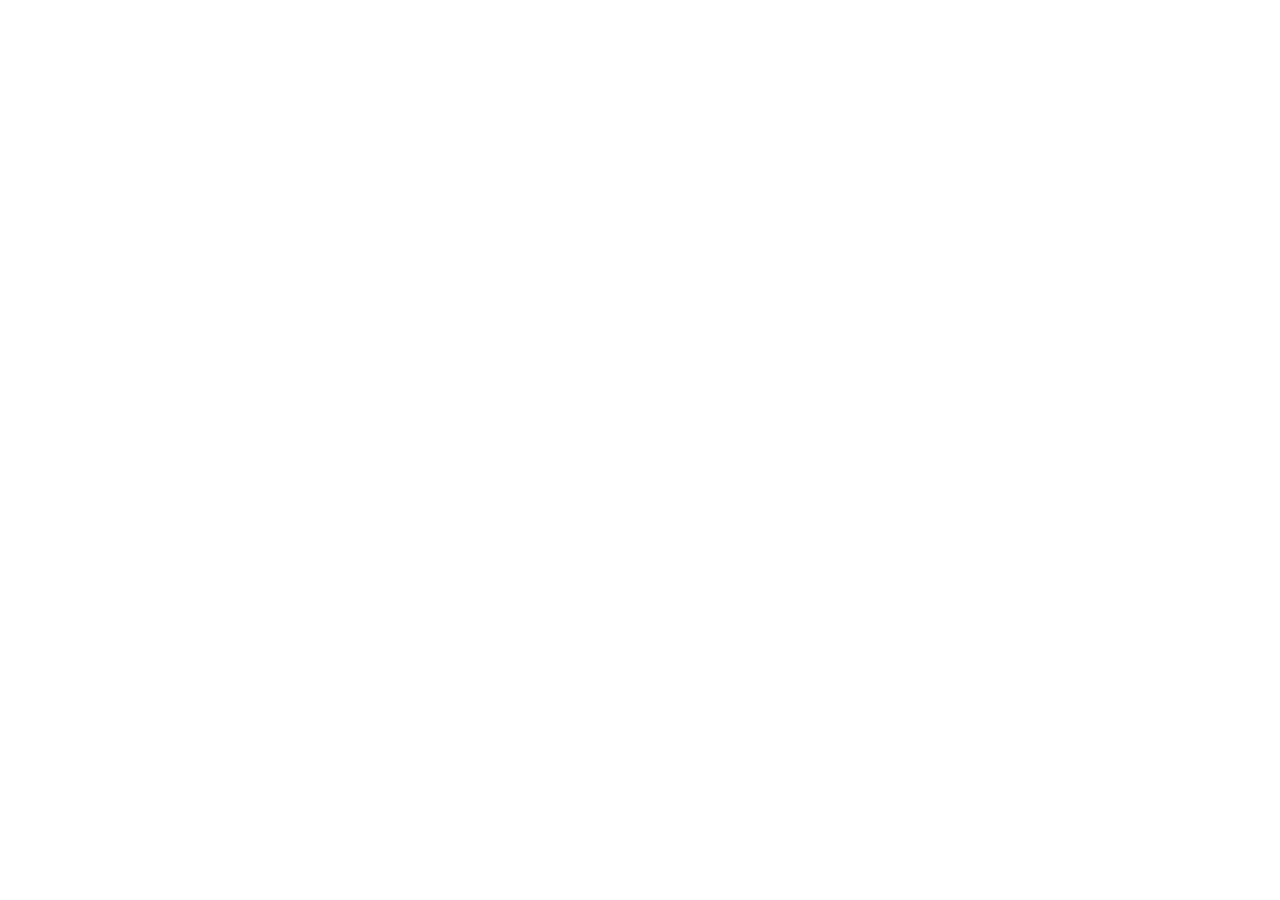
==== commit bfc5766e: "Add files via upload" ====
--- a/index.html
+++ b/index.html
@@ -12,7 +12,8 @@
     <!-- GitHub Pages SPA 回退：把 404.html 带过来的路由还原成正常地址 -->
     <script>
       (function (l) {
-        if (l.search[1] === '/') {
+        var base = '/chi3-1/'
+        if (l.search && l.search[1] === '/') {
           var decoded = l.search
             .slice(1)
             .split('&')
@@ -20,12 +21,12 @@
               return s.replace(/~and~/g, '&')
             })
             .join('?')
-          window.history.replaceState(null, null, l.pathname.slice(0, -1) + decoded + l.hash)
+          window.history.replaceState(null, null, base + decoded + l.hash)
         }
       })(window.location)
     </script>
-    <script type="module" crossorigin src="/assets/index-CofZPvtp.js"></script>
-    <link rel="stylesheet" crossorigin href="/assets/index-S9ekFuUs.css">
+    <script type="module" crossorigin src="/chi3-1/assets/index-v2.js"></script>
+    <link rel="stylesheet" crossorigin href="/chi3-1/assets/index-S9ekFuUs.css">
   </head>
   <body>
     <div id="app"></div>
